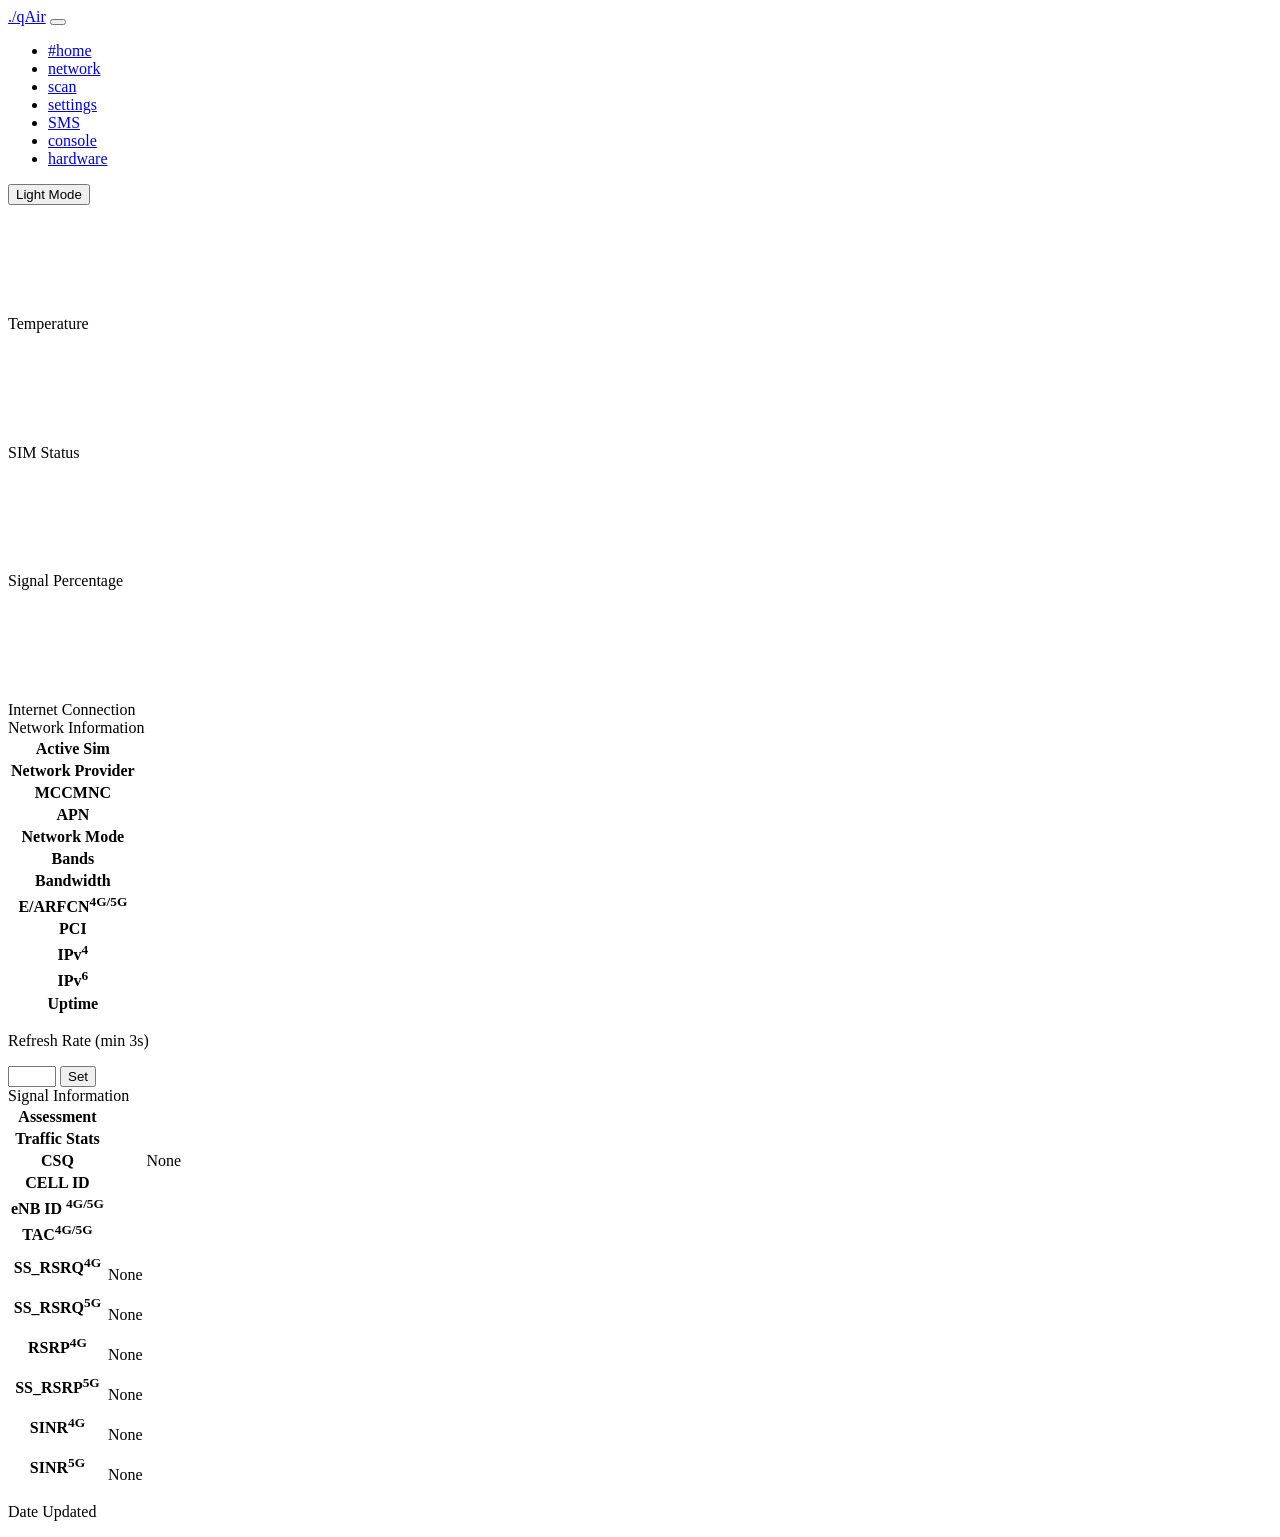
==== simpleadmin/www/index.html @ adaed80c "Basic HTML Restructure" ====
<!DOCTYPE html>
<html lang="en" data-bs-theme="light">
  <head>
    <meta charset="utf-8" />
    <meta name="viewport" content="width=device-width, initial-scale=1" />
    <title>qAirWave - Status Page</title>
    <!-- <link
      href="https://cdn.jsdelivr.net/npm/bootstrap@5.3.3/dist/css/bootstrap.min.css"
      rel="stylesheet"
      integrity="sha384-QWTKZyjpPEjISv5WaRU9OFeRpok6YctnYmDr5pNlyT2bRjXh0JMhjY6hW+ALEwIH"
      crossorigin="anonymous"
    /> -->
    <!-- Import all the bootstrap css files from css folder -->
    <link rel="stylesheet" href="css/styles.css" />
    <link rel="stylesheet" href="css/bootstrap.min.css" />

    <!-- Logo -->
    <link rel="simpleadmin-logo" href="favicon.ico" />

    <!--  Import BootStrap Javascript -->
    <script src="js/bootstrap.bundle.min.js"></script>
    <script src="js/alpinejs.min.js" defer></script>
  </head>
  <body>
    <main>
      <div class="container my-4" x-data="processAllInfos()">
        <nav class="navbar navbar-expand-lg mt-2">
          <div class="container-fluid">
            <a class="navbar-brand" href="/"
              ><span class="mb-0 h4">./qAir</span></a
            >
            <button
              class="navbar-toggler"
              type="button"
              data-bs-toggle="collapse"
              data-bs-target="#navbarText"
              aria-controls="navbarText"
              aria-expanded="false"
              aria-label="Toggle navigation"
            >
              <span class="navbar-toggler-icon"></span>
            </button>
            <div class="collapse navbar-collapse" id="navbarText">
              <ul class="navbar-nav me-auto mb-2 mb-lg-0">
                <li class="nav-item">
                  <a class="nav-link active" aria-current="page" href="/"
                    >#home</a
                  >
                </li>
                <li class="nav-item">
                  <a class="nav-link" href="network.html">network</a>
                </li>
                <li class="nav-item">
                  <a class="nav-link" href="/scanner.html">scan</a>
                </li>
                <li class="nav-item">
                  <a class="nav-link" href="/settings.html">settings</a>
                </li>
                <li class="nav-item">
                  <a class="nav-link" href="/sms.html">SMS</a>
                </li>
                <li class="nav-item">
                  <a class="nav-link" href="/console">console</a>
                </li>
                <li class="nav-item">
                  <a class="nav-link" href="/deviceinfo.html"
                    >hardware</a
                  >
                </li>
              </ul>
              <span class="navbar-text">
                <button class="btn btn-link text-reset" id="darkModeToggle">
                  Dark Mode
                </button>
              </span>
            </div>
          </div>
        </nav>

        <div class="row align-items-center mt-5 gap-md-3 gap-2">
          <div class="col align-self-center">
            <div class="card">
              <div
                class="card-body d-flex flex-column align-items-center justify-content-center"
              >
                <svg
                  xmlns="http://www.w3.org/2000/svg"
                  viewBox="0 0 320 512"
                  height="85"
                  width="85"
                >
                  <path
                    fill="#fff"
                    d="M160 64c-26.5 0-48 21.5-48 48V276.5c0 17.3-7.1 31.9-15.3 42.5C86.2 332.6 80 349.5 80 368c0 44.2 35.8 80 80 80s80-35.8 80-80c0-18.5-6.2-35.4-16.7-48.9c-8.2-10.6-15.3-25.2-15.3-42.5V112c0-26.5-21.5-48-48-48zM48 112C48 50.2 98.1 0 160 0s112 50.1 112 112V276.5c0 .1 .1 .3 .2 .6c.2 .6 .8 1.6 1.7 2.8c18.9 24.4 30.1 55 30.1 88.1c0 79.5-64.5 144-144 144S16 447.5 16 368c0-33.2 11.2-63.8 30.1-88.1c.9-1.2 1.5-2.2 1.7-2.8c.1-.3 .2-.5 .2-.6V112zM208 368c0 26.5-21.5 48-48 48s-48-21.5-48-48c0-20.9 13.4-38.7 32-45.3V272c0-8.8 7.2-16 16-16s16 7.2 16 16v50.7c18.6 6.6 32 24.4 32 45.3z"
                  />
                </svg>
                <h1
                  class="card-text mt-4"
                  x-text="temperature + ' &deg;C'"
                ></h1>
              </div>
              <div class="card-footer">Temperature</div>
            </div>
          </div>

          <div class="col align-self-center">
            <div class="card">
              <div
                class="card-body d-flex flex-column align-items-center justify-content-center"
              >
                <svg
                  xmlns="http://www.w3.org/2000/svg"
                  viewBox="0 0 384 512"
                  height="85"
                  width="85"
                >
                  <path
                    fill="#fff"
                    d="M64 0H242.7c17 0 33.3 6.7 45.3 18.7L365.3 96c12 12 18.7 28.3 18.7 45.3V448c0 35.3-28.7 64-64 64H64c-35.3 0-64-28.7-64-64V64C0 28.7 28.7 0 64 0zM96 192c-17.7 0-32 14.3-32 32v32h64V192H96zM64 352h80 96 80V288H240 144 64v64zM320 224c0-17.7-14.3-32-32-32H256v64h64V224zM160 192v64h64V192H160zM288 448c17.7 0 32-14.3 32-32V384H256v64h32zM160 384v64h64V384H160zM64 416c0 17.7 14.3 32 32 32h32V384H64v32z"
                  />
                </svg>
                <h1 class="card-text mt-4" x-text="simStatus"></h1>
              </div>
              <div class="card-footer">SIM Status</div>
            </div>
          </div>

          <div class="col align-self-center">
            <div class="card">
              <div
                class="card-body d-flex flex-column align-items-center justify-content-center"
              >
                <svg
                  xmlns="http://www.w3.org/2000/svg"
                  viewBox="0 0 640 512"
                  height="85"
                  width="85"
                >
                  <path
                    fill="#fff"
                    d="M576 0c17.7 0 32 14.3 32 32V480c0 17.7-14.3 32-32 32s-32-14.3-32-32V32c0-17.7 14.3-32 32-32zM448 96c17.7 0 32 14.3 32 32V480c0 17.7-14.3 32-32 32s-32-14.3-32-32V128c0-17.7 14.3-32 32-32zM352 224V480c0 17.7-14.3 32-32 32s-32-14.3-32-32V224c0-17.7 14.3-32 32-32s32 14.3 32 32zM192 288c17.7 0 32 14.3 32 32V480c0 17.7-14.3 32-32 32s-32-14.3-32-32V320c0-17.7 14.3-32 32-32zM96 416v64c0 17.7-14.3 32-32 32s-32-14.3-32-32V416c0-17.7 14.3-32 32-32s32 14.3 32 32z"
                  />
                </svg>
                <h1 class="card-text mt-4" x-text="signalPercentage + '%'"></h1>
              </div>
              <div class="card-footer">Signal Percentage</div>
            </div>
          </div>

          <div class="col align-self-center">
            <div class="card">
              <div
                class="card-body d-flex flex-column align-items-center justify-content-center"
              >
                <svg
                  xmlns="http://www.w3.org/2000/svg"
                  viewBox="0 0 640 512"
                  height="85"
                  width="85"
                >
                  <path
                    fill="#fff"
                    d="M0 336c0 79.5 64.5 144 144 144H512c70.7 0 128-57.3 128-128c0-61.9-44-113.6-102.4-125.4c4.1-10.7 6.4-22.4 6.4-34.6c0-53-43-96-96-96c-19.7 0-38.1 6-53.3 16.2C367 64.2 315.3 32 256 32C167.6 32 96 103.6 96 192c0 2.7 .1 5.4 .2 8.1C40.2 219.8 0 273.2 0 336z"
                  />
                </svg>
                <h1
                  class="card-text mt-4"
                  x-text="internetConnectionStatus"
                ></h1>
              </div>
              <div class="card-footer">Internet Connection</div>
            </div>
          </div>
        </div>

        <div class="row mt-5 gap-3">
          <div class="col">
            <div class="card">
              <div class="card-header">Network Information</div>
              <div class="card-body">
                <div class="card-text table-responsive-sm">
                  <table class="table">
                    <tbody>
                      <tr>
                        <th scope="row">Active Sim</th>
                        <td x-text="activeSim"></td>
                      </tr>
                      <tr>
                        <th scope="row">Network Provider</th>
                        <td x-text="networkProvider"></td>
                      </tr>
                      <tr>
                        <th scope="row">MCCMNC</th>
                        <td x-text="mccmnc"></td>
                      </tr>
                      <tr>
                        <th scope="row">APN</th>
                        <td x-text="apn"></td>
                      </tr>
                      <tr>
                        <th scope="row">Network Mode</th>
                        <td x-text="networkMode"></td>
                      </tr>
                      <tr>
                        <th scope="row">Bands</th>
                        <td x-text="bands"></td>
                      </tr>
                      <tr>
                        <th scope="row">Bandwidth</th>
                        <td x-text="bandwidth"></td>
                      </tr>
                      <tr>
                        <th scope="row">E/ARFCN<sup>4G/5G</sup></th>
                        <td x-text="earfcns"></td>
                      </tr>
                      <tr>
                        <th scope="row">PCI</th>
                        <td
                          x-show="sccPCI != '-'"
                          x-text="pccPCI + ', ' + sccPCI"
                        ></td>

                        <td x-show="sccPCI == '-'" x-text="pccPCI"></td>
                      </tr>
                      <tr>
                        <th scope="row">IPv<sup>4</sup></th>
                        <td x-text="ipv4"></td>
                      </tr>
                      <tr>
                        <th scope="row">IPv<sup>6</sup></th>
                        <td x-text="ipv6"></td>
                      </tr>
                      <tr>
                        <th scope="row">Uptime</th>
                        <td x-text="uptime"></td>
                      </tr>
                    </tbody>
                  </table>
                </div>
              </div>
              <div class="card-footer">
                <div class="row row-cols-2">
                  <div class="col">
                    <p class="btn">Refresh Rate (min 3s)</p>
                  </div>
                  <div class="col">
                    <div class="input-group">
                      <input
                        x-model="newRefreshRate"
                        class="form-control"
                        type="number"
                        min="3"
                        max="60"
                        x-bind:placeholder="refreshRate + 's'"
                      />
                      <button
                        @click="updateRefreshRate()"
                        class="btn btn-outline-secondary"
                        type="button"
                      >
                        Set
                      </button>
                    </div>
                  </div>
                </div>
              </div>
            </div>
          </div>

          <div class="col">
            <div class="card">
              <div class="card-header">Signal Information</div>
              <div class="card-body">
                <div class="card-text table-responsive-sm">
                  <table class="table">
                    <tbody>
                      <tr>
                        <th scope="row">Assessment</th>
                        <td x-text="signalAssessment"></td>
                      </tr>
                      <tr>
                        <th scope="row">Traffic Stats</th>
                        <td
                          x-text="downloadStat + ' DL / ' + uploadStat + ' UL'"
                        ></td>
                      </tr>
                      <tr x-show="csq != 'NR-SA Mode'">
                        <th scope="row">CSQ</th>
                        <td x-show="csq != '-'" x-text="csq"></td>
                        <td x-show="csq == '-'" class="fst-italic">None</td>
                      </tr>
                      <tr>
                        <th scope="row">CELL ID</th>
                        <td x-text="cellID"></td>
                      </tr>
                      <tr>
                        <th scope="row">eNB ID <sup>4G/5G</sup></th>
                        <td x-text="eNBID"></td>
                      </tr>
                      <tr>
                        <th scope="row">TAC<sup>4G/5G</sup></th>
                        <td x-text="tac"></td>
                      </tr>
                      <!-- <tr x-show="rssi != '-'">
                        <th scope="row">RSSI<sup>4G</sup></th>
                        <td x-show="rssi != '-'" x-text="rssi"></td>
                        <td x-show="rssi == '-'" class="fst-italic">None</td>
                      </tr> -->
                      <tr x-show="rsrqLTE != '-'">
                        <th scope="row">SS_RSRQ<sup>4G</sup></th>
                        <td
                          class="gap-4 align-items-center"
                          x-data="{ getProgressBarClass: function() {
                          // Remove the percentage sign and convert to integer
                          var percentage = parseInt(this.rsrqLTEPercentage);
                          
                          if (percentage >= 60) {
                              return 'progress-bar bg-success is-medium';
                          } else if (percentage >= 40) {
                              return 'progress-bar bg-warning is-warning is-medium';
                          } else {
                              return 'progress-bar bg-danger is-medium';
                          }
                      } }"
                        >
                          <div
                            x-show="rsrqLTE != '-' && rsrqLTEPercentage != '0'"
                            class="progress w-100"
                            role="progressbar"
                            aria-label="RSRQ BAR"
                            :aria-valuenow="rsrqLTEPercentage"
                            aria-valuemin="0"
                            aria-valuemax="100"
                            style="height: 18px"
                          >
                            <div
                              :class="getProgressBarClass()"
                              :style="'width: ' + rsrqLTEPercentage + '%'"
                            >
                              <span
                                x-text="rsrqLTE + ' / ' +  rsrqLTEPercentage + '%'"
                              ></span>
                            </div>
                          </div>
                          <span
                            x-show="rsrqLTEPercentage == '0'"
                            x-text="rsrqLTE"
                          ></span>
                          <span x-show="rsrqLTE == '-'" class="fst-italic">
                            None
                          </span>
                        </td>
                      </tr>
                      <tr x-show="rsrqNR != '-'">
                        <th scope="row">SS_RSRQ<sup>5G</sup></th>
                        <td
                          x-data="{ getProgressBarClass: function() {
                          // Remove the percentage sign and convert to integer
                          var percentage = parseInt(this.rsrqNRPercentage);
                          
                          if (percentage >= 60) {
                              return 'progress-bar bg-success is-medium';
                          } else if (percentage >= 40) {
                              return 'progress-bar bg-warning is-warning is-medium';
                          } else {
                              return 'progress-bar bg-danger is-medium';
                          }
                      } }"
                        >
                          <div
                            x-show="rsrqNR != '-' && rsrqNRPercentage != '0'"
                            class="progress w-100"
                            role="progressbar"
                            aria-label="RSRQ BAR"
                            :aria-valuenow="rsrqNRPercentage"
                            aria-valuemin="0"
                            aria-valuemax="100"
                            style="height: 18px"
                          >
                            <div
                              :class="getProgressBarClass()"
                              :style="'width: ' + rsrqNRPercentage + '%'"
                            >
                              <span
                                x-text="rsrqNR + ' / ' + rsrqNRPercentage + '%'"
                              ></span>
                            </div>
                          </div>
                          <span
                            x-show="rsrqNRPercentage == '0'"
                            x-text="rsrqNR"
                          ></span>
                          <span x-show="rsrqNR == '-'" class="fst-italic">
                            None
                          </span>
                        </td>
                      </tr>
                      <tr x-show="rsrpLTE != '-'">
                        <th scope="row">RSRP<sup>4G</sup></th>
                        <td
                          class="gap-4 align-items-center"
                          x-data="{
                          getProgressBarClass: function() {
                              // Remove the percentage sign and convert to integer
                              var percentage = parseInt(this.rsrpLTEPercentage);
                              
                              if (percentage >= 60) {
                                  return 'progress-bar bg-success is-medium';
                              } else if (percentage >= 40) {
                                  return 'progress-bar bg-warning is-warning is-medium';
                              } else {
                                  return 'progress-bar bg-danger is-medium';
                              }
                          }
                        }"
                        >
                          <div
                            x-show="rsrpLTE != '-' && rsrpLTEPercentage != '0'"
                            class="progress w-100"
                            role="progressbar"
                            aria-label="RSRP BAR"
                            :aria-valuenow="rsrpLTEPercentage"
                            aria-valuemin="0"
                            aria-valuemax="100"
                            style="height: 18px"
                          >
                            <div
                              :class="getProgressBarClass()"
                              :style="'width: ' + rsrpLTEPercentage + '%'"
                            >
                              <span
                                x-text="rsrpLTE + ' / ' + rsrpLTEPercentage + '%'"
                              ></span>
                            </div>
                          </div>
                          <span
                            x-show="rsrpLTEPercentage == '0'"
                            x-text="rsrpLTE"
                          ></span>
                          <span x-show="rsrpLTE == '-'" class="fst-italic">
                            None
                          </span>
                        </td>
                      </tr>
                      <tr x-show="rsrpNR != '-'">
                        <th scope="row">SS_RSRP<sup>5G</sup></th>
                        <td
                          class="gap-4 align-items-center"
                          x-data="{
                          getProgressBarClass: function() {
                              // Remove the percentage sign and convert to integer
                              var percentage = parseInt(this.rsrpNRPercentage);
                              
                              if (percentage >= 60) {
                                  return 'progress-bar bg-success is-medium';
                              } else if (percentage >= 40) {
                                  return 'progress-bar bg-warning is-warning is-medium';
                              } else {
                                  return 'progress-bar bg-danger is-medium';
                              }
                          }
                        }"
                        >
                          <div
                            x-show="rsrpNR != '-' && rsrpNRPercentage != '0'"
                            class="progress w-100"
                            role="progressbar"
                            aria-label="RSRP BAR"
                            :aria-valuenow="rsrpNRPercentage"
                            aria-valuemin="0"
                            aria-valuemax="100"
                            style="height: 18px"
                          >
                            <div
                              :class="getProgressBarClass()"
                              :style="'width: ' + rsrpNRPercentage + '%'"
                            >
                              <span
                                x-text="rsrpNR + ' / ' + rsrpNRPercentage + '%'"
                              ></span>
                            </div>
                          </div>
                          <span
                            x-show="rsrpNRPercentage == '0'"
                            x-text="rsrpNR"
                          ></span>
                          <span x-show="rsrpNR == '-'" class="fst-italic">
                            None
                          </span>
                        </td>
                      </tr>
                      <tr x-show="sinrLTE != '-'">
                        <th scope="row">SINR<sup>4G</sup></th>
                        <td
                          class="gap-4 align-items-center"
                          x-data="{
                          getProgressBarClass: function() {
                              // Remove the percentage sign and convert to integer
                              var percentage = parseInt(this.sinrLTEPercentage);
                              
                              if (percentage >= 60) {
                                  return 'progress-bar bg-success is-medium';
                              } else if (percentage >= 40) {
                                  return 'progress-bar bg-warning is-warning is-medium';
                              } else {
                                  return 'progress-bar bg-danger is-medium';
                              }
                          }
                        }"
                        >
                          <div
                            x-show="sinrLTE != '-' && sinrLTEPercentage != '0'"
                            class="progress w-100"
                            role="progressbar"
                            aria-label="SINR BAR"
                            :aria-valuenow="sinrLTEPercentage"
                            aria-valuemin="0"
                            aria-valuemax="100"
                            style="height: 18px"
                          >
                            <div
                              :class="getProgressBarClass()"
                              :style="'width: ' + sinrLTEPercentage +'%'"
                            >
                              <span
                                x-text="sinrLTE + ' / ' + sinrLTEPercentage +'%'"
                              ></span>
                            </div>
                          </div>
                          <span
                            x-text="sinrLTE"
                            x-show="sinrLTEPercentage == '0'"
                          ></span>
                          <span x-show="sinrLTE == '-'" class="fst-italic">
                            None
                          </span>
                        </td>
                      </tr>
                      <tr x-show="sinrNR != '-'">
                        <th scope="row">SINR<sup>5G</sup></th>
                        <td
                          class="gap-4 align-items-center"
                          x-data="{
                          getProgressBarClass: function() {
                              // Remove the percentage sign and convert to integer
                              var percentage = parseInt(this.sinrNRPercentage);
                              
                              if (percentage >= 60) {
                                  return 'progress-bar bg-success is-medium';
                              } else if (percentage >= 40) {
                                  return 'progress-bar bg-warning is-warning is-medium';
                              } else {
                                  return 'progress-bar bg-danger is-medium';
                              }
                          }
                        }"
                        >
                          <div
                            x-show="sinrNR != '-' && sinrNRPercentage != '0'"
                            class="progress w-100"
                            role="progressbar"
                            aria-label="SINR BAR"
                            :aria-valuenow="sinrNRPercentage"
                            aria-valuemin="0"
                            aria-valuemax="100"
                            style="height: 18px"
                          >
                            <div
                              :class="getProgressBarClass()"
                              :style="'width: ' + sinrNRPercentage +'%'"
                            >
                              <span
                                x-text="sinrNR + ' / ' + sinrNRPercentage +'%'"
                              ></span>
                            </div>
                          </div>
                          <span
                            x-text="sinrNR"
                            x-show="sinrNRPercentage == '0'"
                          ></span>
                          <span x-show="sinrNR == '-'" class="fst-italic">
                            None
                          </span>
                        </td>
                      </tr>
                    </tbody>
                  </table>
                </div>
              </div>
              <div class="card-footer">
                <div class="card-text">
                  <div class="row">
                    <div class="col">
                      <div>
                        <p>Date Updated</p>
                      </div>
                    </div>

                    <div class="col">
                      <p x-text="lastUpdate"></p>
                    </div>
                  </div>
                </div>
              </div>
            </div>
          </div>
        </div>
      </div>
    </main>
    <script src="js/dark-mode.js"></script>

    <script>
      function processAllInfos() {
        return {
          atcmd: "",
          internetConnectionStatus: "Disconnected",
          temperature: "0",
          simStatus: "No SIM",
          activeSim: "No SIM",
          networkProvider: "N/A",
          mccmnc: "00000",
          apn: "Unknown",
          networkMode: "Disconnected",
          bands: "Unknown Bands",
          bandwidth: "Unknown Bandwidth",
          earfcns: "000",
          pccPCI: "0",
          sccPCI: "-",
          ipv4: "000.000.000.000",
          ipv6: "0000:0000:0000:0000:0000:0000:0000:0000",
          cellID: "Unknown",
          eNBID: "Unknown",
          tac: "Unknown",
          csq: "-",
          // rssi: "-",
          rsrpLTE: "-",
          rsrpNR: "-",
          rsrpLTEPercentage: "0%",
          rsrpNRPercentage: "0%",
          rsrqLTE: "-",
          rsrqNR: "-",
          rsrqLTEPercentage: "0%",
          rsrqNRPercentage: "0%",
          sinrLTE: "-",
          sinrNR: "-",
          sinrLTEPercentage: "0%",
          sinrNRPercentage: "0%",
          signalPercentage: "0",
          signalAssessment: "Unknown",
          uptime: "Unknown",
          lastUpdate: new Date().toLocaleString(),
          newRefreshRate: null,
          refreshRate: 3,
          nrDownload: "0",
          nrUpload: "0",
          nonNrDownload: "0",
          nonNrUpload: "0",
          downloadStat: "0",
          uploadStat: "0",

          fetchAllInfo() {
            this.atcmd =
              'AT+QTEMP;+QUIMSLOT?;+QSPN;+CGCONTRDP=1;+QMAP="WWANIP";+QENG="servingcell";+QCAINFO;+QSIMSTAT?;+CSQ;+QGDNRCNT?;+QGDCNT?';

            fetch(
              "/cgi-bin/get_atcommand?" +
                new URLSearchParams({
                  atcmd: this.atcmd,
                })
            ).then((response) => {
              response.text().then((data) => {
                // content here
                if (data.includes("ERROR")) {
                  console.log("Error fetching data");
                  this.activeSim = "Something went wrong.";
                  return;
                } else {
                  const rawdata = data;
                  const lines = rawdata.split("\n");

                  console.log(lines);

                  // --- Temperature ---
                  // find this example value from lines "+QTEMP:"cpuss-0-usr","50"
                  try {
                    this.temperature = lines
                      .find((line) => line.includes('+QTEMP:"cpuss-0-usr"'))
                      .split(",")[1]
                      .replace(/"/g, "");
                  } catch (error) {
                    this.temperature = lines
                      .find((line) => line.includes('+QTEMP:"cpu0-a7-usr"'))
                      .split(",")[1]
                      .replace(/"/g, "");
                  }

                  // --- SIM Status ---
                  // find this example value from lines "+QSIMSTAT: 0,1"
                  // Only get the last digit of 0,1
                  const sim_status = lines
                    .find((line) => line.includes("+QSIMSTAT:"))
                    .split(" ")[1]
                    .replace(/"/g, "")
                    .split(",")[1];

                  if (sim_status == 1) {
                    this.simStatus = "Active";
                  } else if (sim_status == 0) {
                    this.simStatus = "No SIM";
                  }

                  // --- Active SIM ---
                  // find this example value from lines "+QUIMSLOT: 1"
                  const current_sim = lines
                    .find((line) => line.includes("+QUIMSLOT:"))
                    .split(" ")[1]
                    .replace(/"/g, "");

                  if (current_sim == 1) {
                    this.activeSim = "SIM 1";
                  } else if (current_sim == 2) {
                    this.activeSim = "SIM 2";
                  } else {
                    this.activeSim = "No SIM";
                  }

                  // --- Network Provider ---
                  // find this example value from lines "+QSPN: \"515 66\",\"515 66\",\"DITO\",0,\"51566\""
                  // remove any spaces
                  const network_provider = lines
                    .find((line) => line.includes("+QSPN:"))
                    .split(",")[0]
                    .replace("+QSPN: ", "")
                    .replace(/"/g, "")
                    .replace(/ /g, "");

                  // if network provider is composed of numbers and spaces, and no letters then use .split(",")[2]
                  if (network_provider.match(/^[0-9]+$/) != null) {
                    this.networkProvider = lines
                      .find((line) => line.includes("+QSPN:"))
                      .split(",")[2]
                      .replace(/"/g, "");
                  } else {
                    this.networkProvider = network_provider;
                  }

                  // --- MCCMNC ---
                  this.mccmnc = lines
                    .find((line) => line.includes("+QSPN:"))
                    .split(",")[4]
                    .replace(/"/g, "");

                  // --- APN ---
                  // find this example value from lines "+CGCONTRDP: 1,0,\"internet.dito.ph\",\"100.65.141.236\",\"36.5.141.64.76.204.39.68.23.210.251.16.49.239.42.149\", \"254.128.0.0.0.0.0.0.0.0.0.0.0.0.0.1\",\"131.226.72.19\",\"131.226.73.19\"\r"
                  this.apn = lines
                    .find((line) => line.includes("+CGCONTRDP:"))
                    .split(",")[2]
                    .replace(/"/g, "");

                  // --- Network Mode ---
                  // find this example value from lines "+QENG: \"servingcell\",\"NOCONN\",\"NR5G-SA\",\"TDD\",515,66,7000C4001,475,702000,620640,78,12,-83,-3,16,1,-\r"

                  try {
                    const network_mode = lines
                      .find((line) => line.includes('+QENG: "servingcell"'))
                      .split(",")[2]
                      .replace(/"/g, "");

                    const duplex_mode = lines
                      .find((line) => line.includes('+QENG: "servingcell"'))
                      .split(",")[3]
                      .replace(/"/g, "");

                    if (network_mode == "NR5G-SA") {
                      if (duplex_mode == "TDD") {
                        this.networkMode = "5G SA TDD";
                      } else if (duplex_mode == "FDD") {
                        this.networkMode = "5G SA FDD";
                      }
                    }

                    if (network_mode == "LTE") {
                      // get the FDD | TDD value
                      const is_tdd = lines
                        .find((line) => line.includes('+QENG: "servingcell"'))
                        .split(",")[3]
                        .replace(/"/g, "");

                      if (is_tdd == "TDD") {
                        this.networkMode = "4G LTE TDD";
                      } else if (is_tdd == "FDD") {
                        this.networkMode = "4G LTE FDD";
                      }
                    }
                  } catch (error) {
                    // find this example value from lines "+QENG: \"LTE\",\"FDD\",515,03,22AE76D,398,1350,3,4,4,BF82,-110,-13,-78,10,6,200,-\r"

                    const network_mode_lte = lines
                      .find((line) => line.includes('+QENG: "LTE"'))
                      .split(",")[0]
                      .replace("+QENG: ", "")
                      .replace(/"/g, "");

                    try {
                      // find this example value from lines "+QENG: \"NR5G-NSA\",515,03,843,-95,20,-11,528030,41,8,1\r"
                      const network_mode_5g = lines
                        .find((line) => line.includes('+QENG: "NR5G-NSA"'))
                        .split(",")[0]
                        .replace("+QENG: ", "")
                        .replace(/"/g, "");

                      this.networkMode = "5G NSA";
                    } catch (error) {
                      if (network_mode_lte == "FDD") {
                        this.networkMode = "4G LTE FDD";
                      } else if (network_mode_lte == "TDD") {
                        this.networkMode = "4G LTE TDD";
                      }
                    }
                  }

                  // --- Bands ---
                  // Get all the values with LTE BAND n (for example, LTE BAND 3, LTE BAND 1) and then store them in an array
                  const bands = lines.filter((line) =>
                    line.includes("LTE BAND")
                  );

                  // since it includes the whole line, we need to extract the band part only
                  for (let i = 0; i < bands.length; i++) {
                    bands[i] = bands[i].split(",")[3].replace(/"/g, "");
                  }

                  // Get all the values with NR BAND n (for example, NR BAND 3, NR BAND 1) and then store them in an array
                  const bands_5g = lines.filter((line) =>
                    line.includes("NR5G BAND")
                  );

                  // since it includes the whole line, we need to extract the band number only
                  for (let i = 0; i < bands_5g.length; i++) {
                    bands_5g[i] = bands_5g[i].split(",")[3].replace(/"/g, "");
                  }

                  // Combine the bands and bands_5g arrays seperated by a comma. however, bands or bands_5g can be empty
                  if (bands.length > 0 && bands_5g.length > 0) {
                    this.bands = bands.join(", ") + ", " + bands_5g.join(", ");
                  } else if (bands.length > 0) {
                    this.bands = bands.join(", ");
                  } else if (bands_5g.length > 0) {
                    this.bands = bands_5g.join(", ");
                  } else {
                    this.bands = "No Bands";
                  }

                  // --- Bandwidth ---
                  if (
                    this.networkMode == "5G SA TDD" ||
                    this.networkMode == "5G SA FDD"
                  ) {
                    // find this example value from lines "+QENG: \"servingcell\"
                    const bandwidth_line = lines.find((line) =>
                      line.includes('+QENG: "servingcell"')
                    );
                    const nr_bw = bandwidth_line.split(",")[11];
                    const calculated_bandwidth = this.calculate_nr_bw(nr_bw);
                    this.bandwidth = "NR " + calculated_bandwidth + " MHz";
                  } else if (
                    this.networkMode == "4G LTE FDD" ||
                    this.networkMode == "4G LTE TDD"
                  ) {
                    // find this example value from lines "+QENG: \"servingcell\"
                    const bandwidth_line = lines.find((line) =>
                      line.includes('+QENG: "servingcell"')
                    );

                    const lte_bw_ul = bandwidth_line.split(",")[10];
                    const lte_bw_dl = bandwidth_line.split(",")[11];
                    const calculated_bandwidth_ul =
                      this.calculate_lte_bw(lte_bw_ul);
                    const calculated_bandwidth_dl =
                      this.calculate_lte_bw(lte_bw_dl);
                    this.bandwidth =
                      calculated_bandwidth_ul +
                      " UL / " +
                      calculated_bandwidth_dl +
                      " DL MHz";
                  } else if (this.networkMode == "5G NSA") {
                    // find this example value from lines "+QENG: \"LTE\" for LTE
                    const lte_bandwidth_line = lines.find((line) =>
                      line.includes('+QENG: "LTE"')
                    );

                    const lte_bw_ul = lte_bandwidth_line.split(",")[8];
                    const lte_bw_dl = lte_bandwidth_line.split(",")[9];

                    const calculated_bandwidth_ul =
                      this.calculate_lte_bw(lte_bw_ul);
                    const calculated_bandwidth_dl =
                      this.calculate_lte_bw(lte_bw_dl);

                    // find this example value from lines "+QENG: \"NR5G-NSA\" for NR5G
                    const nr_bandwidth_line = lines.find((line) =>
                      line.includes('+QENG: "NR5G-NSA"')
                    );

                    const nr_bw = nr_bandwidth_line.split(",")[9];
                    const calculated_bandwidth = this.calculate_nr_bw(nr_bw);

                    // combine the bandwidths
                    this.bandwidth =
                      calculated_bandwidth_ul +
                      " UL / " +
                      calculated_bandwidth_dl +
                      " DL MHz" +
                      " / NR " +
                      calculated_bandwidth +
                      " MHz";
                  } else {
                    this.bandwidth = "Unknown Bandwidth";
                  }

                  // --- E/ARFCN ---
                  if (
                    this.networkMode == "5G SA TDD" ||
                    this.networkMode == "5G SA FDD"
                  ) {
                    // find this value from lines "+QCAINFO: \"PCC\"
                    const nr_pcc_arfcn = lines
                      .find((line) => line.includes('+QCAINFO: "PCC"'))
                      .split(",")[1];

                    try {
                      // Look for all the lines with this value "+QCAINFO: \"SCC\" and store them in an array
                      const nr_scc_arfcn = lines.filter((line) =>
                        line.includes('+QCAINFO: "SCC"')
                      );

                      // if empty, then proceed to error block
                      if (nr_scc_arfcn.length == 0) {
                        throw "No SCC ARFCN";
                      }

                      // process all the values in the array and extract the ARFCN part only
                      for (let i = 0; i < nr_scc_arfcn.length; i++) {
                        nr_scc_arfcn[i] = nr_scc_arfcn[i].split(",")[1];
                      }

                      // combine the PCC and SCC ARFCN values
                      this.earfcns =
                        nr_pcc_arfcn + ", " + nr_scc_arfcn.join(", ");
                    } catch (error) {
                      this.earfcns = nr_pcc_arfcn.replace(/,/g, "");
                    }
                  } else if (
                    this.networkMode == "4G LTE FDD" ||
                    this.networkMode == "4G LTE TDD"
                  ) {
                    // find this value from lines "+QCAINFO: \"PCC\"
                    const lte_pcc_arfcn = lines
                      .find((line) => line.includes('+QCAINFO: "PCC"'))
                      .split(",")[1];

                    try {
                      // Look for all the lines with this value "+QCAINFO: \"SCC\" and store them in an array
                      const lte_scc_arfcn = lines.filter((line) =>
                        line.includes('+QCAINFO: "SCC"')
                      );

                      // if empty, then proceed to error block
                      if (lte_scc_arfcn.length == 0) {
                        throw "No SCC ARFCN";
                      }

                      // process all the values in the array and extract the ARFCN part only
                      for (let i = 0; i < lte_scc_arfcn.length; i++) {
                        lte_scc_arfcn[i] = lte_scc_arfcn[i].split(",")[1];
                      }

                      // combine the PCC and SCC ARFCN values
                      this.earfcns =
                        lte_pcc_arfcn + ", " + lte_scc_arfcn.join(", ");
                    } catch (error) {
                      this.earfcns = lte_pcc_arfcn.replace(/,/g, "");
                    }
                  } else if (this.networkMode == "5G NSA") {
                    // find this value from lines "+QCAINFO: \"PCC\"
                    const lte_pcc_arfcn = lines
                      .find((line) => line.includes('+QCAINFO: "PCC"'))
                      .split(",")[5];

                    try {
                      // Look for all the lines with this value "+QCAINFO: \"SCC\" and store them in an array
                      const lte_scc_arfcn = lines.filter((line) =>
                        line.includes('+QCAINFO: "SCC"')
                      );

                      // If empty, then proceed to error block
                      if (lte_scc_arfcn.length == 0) {
                        throw "No SCC ARFCN";
                      }

                      // process all the values in the array and extract the ARFCN part only
                      for (let i = 0; i < lte_scc_arfcn.length; i++) {
                        lte_scc_arfcn[i] = lte_scc_arfcn[i].split(",")[1];
                      }

                      // combine the PCC and SCC ARFCN values
                      this.earfcns =
                        lte_pcc_arfcn + ", " + lte_scc_arfcn.join(", ");
                    } catch (error) {
                      this.earfcns = lte_pcc_arfcn.replace(/,/g, "");
                    }
                  } else {
                    this.earfcns = "Unknown E/ARFCN";
                  }

                  // --- PCI ---
                  if (
                    this.networkMode == "5G SA TDD" ||
                    this.networkMode == "5G SA FDD"
                  ) {
                    const nr_pcc_pci = lines
                      .find((line) => line.includes('+QCAINFO: "PCC"'))
                      .split(",")[4];

                    try {
                      // Look for all the lines with this value "+QCAINFO: \"SCC\" and store them in an array
                      const nr_scc_pci = lines.filter((line) =>
                        line.includes('+QCAINFO: "SCC"')
                      );

                      // if empty, then proceed to error block
                      if (nr_scc_pci.length == 0) {
                        throw "No SCC PCI";
                      }

                      // process all the values in the array and extract the PCI part only
                      for (let i = 0; i < nr_scc_pci.length; i++) {
                        nr_scc_pci[i] = nr_scc_pci[i].split(",")[5];
                      }

                      // combine the PCC and SCC PCI values
                      this.pccPCI = nr_pcc_pci;
                      this.sccPCI = nr_scc_pci.join(", ");
                    } catch (error) {
                      // remove comma if only one value
                      this.pccPCI = nr_pcc_pci.replace(/,/g, "");
                      this.sccPCI = "-";
                    }
                  } else if (
                    this.networkMode == "4G LTE FDD" ||
                    this.networkMode == "4G LTE TDD"
                  ) {
                    // find this value from lines "+QCAINFO: \"PCC\"
                    const lte_pcc_pci = lines
                      .find((line) => line.includes('+QCAINFO: "PCC"'))
                      .split(",")[5];

                    try {
                      // Look for all the lines with this value "+QCAINFO: \"SCC\" and store them in an array
                      const lte_scc_pci = lines.filter((line) =>
                        line.includes('+QCAINFO: "SCC"')
                      );

                      // if empty, then proceed to error block
                      if (lte_scc_pci.length == 0) {
                        throw "No SCC PCI";
                      }

                      // process all the values in the array and extract the PCI part only
                      for (let i = 0; i < lte_scc_pci.length; i++) {
                        lte_scc_pci[i] = lte_scc_pci[i].split(",")[5];
                      }

                      // combine the PCC and SCC PCI values
                      this.pccPCI = lte_pcc_pci;
                      this.sccPCI = lte_scc_pci.join(", ");
                    } catch (error) {
                      this.pccPCI = lte_pcc_pci;
                      this.sccPCI = "-";
                    }
                  } else if (this.networkMode == "5G NSA") {
                    // find this value from lines "+QCAINFO: \"PCC\"
                    const lte_pcc_pci = lines
                      .find((line) => line.includes('+QCAINFO: "PCC"'))
                      .split(",")[5];

                    try {
                      // Look for all the lines with this value "+QCAINFO: \"SCC\" and store them in an array
                      const lte_scc_pci = lines.filter((line) =>
                        line.includes('+QCAINFO: "SCC"')
                      );

                      // if empty, then proceed to error block
                      if (lte_scc_pci.length == 0) {
                        throw "No SCC PCI";
                      }

                      // process all the values in the array and extract the PCI part only
                      for (let i = 0; i < lte_scc_pci.length; i++) {
                        // if line contains LTE BAND then do this process
                        if (lte_scc_pci[i].includes("LTE BAND")) {
                          lte_scc_pci[i] = lte_scc_pci[i].split(",")[5];
                        } else {
                          lte_scc_pci[i] = lte_scc_pci[i].split(",")[4];
                        }
                      }

                      // combine the PCC and SCC PCI values
                      this.pccPCI = lte_pcc_pci;
                      this.sccPCI = lte_scc_pci.join(", ");
                    } catch (error) {
                      this.pccPCI = lte_pcc_pci.replace(/,/g, "");
                      this.sccPCI = "-";
                    }
                  } else {
                    this.pccPCI = "0";
                    this.sccPCI = "-";
                  }

                  // --- IPv4 and IPv6 ---
                  // find the value from line "IPV4"
                  this.ipv4 = lines
                    .find((line) => line.includes("IPV4"))
                    .split(",")[4]
                    .replace(/"/g, "");

                  // find the value from line "IPV6"
                  this.ipv6 = lines
                    .find((line) => line.includes("IPV6"))
                    .split(",")[4]
                    .replace(/"/g, "");

                  // Traffic Stats
                  // for NR traffic stats: +QGDNRCNT: 3263753367,109876105
                  this.nrDownload = lines
                    .find((line) => line.includes("+QGDNRCNT:"))
                    .split(",")[0]
                    // remove the +QGDNRCNT: part
                    .replace("+QGDNRCNT: ", "");

                  this.nrUpload = lines
                    .find((line) => line.includes("+QGDNRCNT:"))
                    .split(",")[1];

                  // for non-NR traffic stats: +QGDCNT: 247357510,6864571506
                  this.nonNrDownload = lines
                    .find((line) => line.includes("+QGDCNT:"))
                    .split(",")[1];

                  this.nonNrUpload = lines
                    .find((line) => line.includes("+QGDCNT:"))
                    .split(",")[0]
                    // remove the +QGDCNT: part
                    .replace("+QGDCNT: ", "");

                  // Add the nrDownload and nonNrDownload together
                  this.downloadStat =
                    parseInt(this.nrDownload) + parseInt(this.nonNrDownload);

                  // Add the nrUpload and nonNrUpload together
                  this.uploadStat =
                    parseInt(this.nrUpload) + parseInt(this.nonNrUpload);

                  // Convert the downloadStat and uploadStat bytes to readable size
                  this.downloadStat = this.bytesToSize(this.downloadStat);
                  this.uploadStat = this.bytesToSize(this.uploadStat);

                  console.log(this.downloadStat);
                  console.log(this.uploadStat);

                  // Signal Informations

                  const currentNetworkMode = this.networkMode;

                  if (
                    currentNetworkMode == "5G SA TDD" ||
                    currentNetworkMode == "5G SA FDD" ||
                    currentNetworkMode == "4G LTE FDD" ||
                    currentNetworkMode == "4G LTE TDD"
                  ) {
                    // find the value from line "+QENG: \"servingcell\""
                    // CellID
                    const longCID = lines
                      .find((line) => line.includes('+QENG: "servingcell"'))
                      .split(",")[6]
                      .replace(/"/g, "");

                    // Get the eNBID. Its just Cell ID minus the last 2 characters
                    this.eNBID = longCID.substring(0, longCID.length - 2);

                    // Get the short Cell ID (Last 2 characters of the Cell ID)
                    const shortCID = longCID.substring(longCID.length - 2);

                    if (
                      currentNetworkMode == "5G SA TDD" ||
                      currentNetworkMode == "5G SA FDD"
                    ) {
                      // TAC
                      this.tac = lines
                        .find((line) => line.includes('+QENG: "servingcell"'))
                        .split(",")[8]
                        .replace(/"/g, "");

                      // CSQ
                      this.csq = "NR-SA Mode";

                      // RSRP
                      this.rsrpNR = lines
                        .find((line) => line.includes('+QENG: "servingcell"'))
                        .split(",")[12]
                        .replace(/"/g, "");

                      // RSRQ
                      this.rsrqNR = lines
                        .find((line) => line.includes('+QENG: "servingcell"'))
                        .split(",")[13]
                        .replace(/"/g, "");

                      // SINR
                      this.sinrNR = lines
                        .find((line) => line.includes('+QENG: "servingcell"'))
                        .split(",")[14]
                        .replace(/"/g, "");

                      // Calculate the RSRP Percentage
                      this.rsrpNRPercentage = this.calculateRSRPPercentage(
                        parseInt(this.rsrpNR)
                      );

                      // Calculate the RSRQ Percentage
                      this.rsrqNRPercentage = this.calculateRSRQPercentage(
                        parseInt(this.rsrqNR)
                      );

                      // Calculate the SINR Percentage
                      this.sinrNRPercentage = this.calculateSINRPercentage(
                        parseInt(this.sinrNR)
                      );

                      // Calculate the Signal Percentage
                      this.signalPercentage = this.calculateSignalPercentage(
                        this.rsrpNRPercentage,
                        this.sinrNRPercentage
                      );

                      // Calculate the Signal Assessment
                      this.signalAssessment = this.signalQuality(
                        this.signalPercentage
                      );
                    } else {
                      // LTE Only
                      // TAC
                      this.tac = lines
                        .find((line) => line.includes('+QENG: "servingcell"'))
                        .split(",")[12]
                        .replace(/"/g, "");

                      // CSQ
                      this.csq = lines
                        .find((line) => line.includes("+CSQ:"))
                        .split(" ")[1]
                        .replace("+CSQ: ", "")
                        .replace(/"/g, "");

                      // RSRP
                      this.rsrpLTE = lines
                        .find((line) => line.includes('+QENG: "servingcell"'))
                        .split(",")[13]
                        .replace(/"/g, "");

                      // RSRQ
                      this.rsrqLTE = lines
                        .find((line) => line.includes('+QENG: "servingcell"'))
                        .split(",")[14]
                        .replace(/"/g, "");

                      // // RSSI
                      // this.rssi = lines
                      //   .find((line) => line.includes('+QENG: "servingcell"'))
                      //   .split(",")[15]
                      //   .replace(/"/g, "");

                      // SINR
                      this.sinrLTE = lines
                        .find((line) => line.includes('+QENG: "servingcell"'))
                        .split(",")[16]
                        .replace(/"/g, "");

                      // Calculate the RSRP Percentage
                      this.rsrpLTEPercentage = this.calculateRSRPPercentage(
                        parseInt(this.rsrpLTE)
                      );

                      // Calculate the RSRQ Percentage
                      this.rsrqLTEPercentage = this.calculateRSRQPercentage(
                        parseInt(this.rsrqLTE)
                      );

                      // Calculate the SINR Percentage
                      this.sinrLTEPercentage = this.calculateSINRPercentage(
                        parseInt(this.sinrLTE)
                      );

                      // Calculate the Signal Percentage
                      this.signalPercentage = this.calculateSignalPercentage(
                        this.rsrpLTEPercentage,
                        this.sinrLTEPercentage
                      );

                      // Calculate the Signal Assessment
                      this.signalAssessment = this.signalQuality(
                        this.signalPercentage
                      );
                    }

                    this.cellID =
                      "Short " +
                      shortCID +
                      "(" +
                      parseInt(shortCID, 16) +
                      ")" +
                      ", " +
                      "Long " +
                      longCID +
                      "(" +
                      parseInt(longCID, 16) +
                      ")";
                  } else if (currentNetworkMode == "5G NSA") {
                    // find the value from line "+QENG: \"LTE\" for LTE
                    // LongCID
                    const longCID = lines
                      .find((line) => line.includes('+QENG: "LTE"'))
                      .split(",")[4]
                      .replace(/"/g, "");

                    // Get the eNBID. Its just Cell ID minus the last 2 characters
                    this.eNBID = longCID.substring(0, longCID.length - 2);

                    // Get the short Cell ID (Last 2 characters of the Cell ID)
                    const shortCID = longCID.substring(longCID.length - 2);

                    // cellID
                    this.cellID =
                      "Short " +
                      shortCID +
                      "(" +
                      parseInt(shortCID, 16) +
                      ")" +
                      ", " +
                      "Long " +
                      longCID +
                      "(" +
                      parseInt(longCID, 16) +
                      ")";

                    // TAC
                    this.tac = lines
                      .find((line) => line.includes('+QENG: "LTE"'))
                      .split(",")[10]
                      .replace(/"/g, "");

                    // CSQ
                    this.csq = lines
                      .find((line) => line.includes("+CSQ:"))
                      .split(" ")[1]
                      .replace("+CSQ: ", "")
                      .replace(/"/g, "");

                    // RSRP LTE
                    this.rsrpLTE = lines
                      .find((line) => line.includes('+QENG: "LTE"'))
                      .split(",")[11]
                      .replace(/"/g, "");

                    // RSRQ LTE
                    this.rsrqLTE = lines
                      .find((line) => line.includes('+QENG: "LTE"'))
                      .split(",")[12]
                      .replace(/"/g, "");

                    // // RSSI LTE
                    // this.rssi = lines
                    //   .find((line) => line.includes('+QENG: "LTE"'))
                    //   .split(",")[13]
                    //   .replace(/"/g, "");

                    // SINR LTE
                    this.sinrLTE = lines
                      .find((line) => line.includes('+QENG: "LTE"'))
                      .split(",")[14]
                      .replace(/"/g, "");

                    // Calculate the RSRP LTE Percentage
                    this.rsrpLTEPercentage = this.calculateRSRPPercentage(
                      parseInt(this.rsrpLTE)
                    );

                    // Calculate the RSRQ LTE Percentage
                    this.rsrqLTEPercentage = this.calculateRSRQPercentage(
                      parseInt(this.rsrqLTE)
                    );

                    // Calculate the SINR LTE Percentage
                    this.sinrLTEPercentage = this.calculateSINRPercentage(
                      parseInt(this.sinrLTE)
                    );

                    // Calculate the Signal Percentage
                    const lte_signal_percentage =
                      this.calculateSignalPercentage(
                        this.rsrpLTEPercentage,
                        this.sinrLTEPercentage
                      );

                    // find the value from line "+QENG: \"NR5G-NSA\" for NR5G
                    // RSRP NR
                    this.rsrpNR = lines
                      .find((line) => line.includes('+QENG: "NR5G-NSA"'))
                      .split(",")[4]
                      .replace(/"/g, "");

                    // SINR NR
                    this.sinrNR = lines
                      .find((line) => line.includes('+QENG: "NR5G-NSA"'))
                      .split(",")[5]
                      .replace(/"/g, "");

                    // RSRQ NR
                    this.rsrqNR = lines
                      .find((line) => line.includes('+QENG: "NR5G-NSA"'))
                      .split(",")[6]
                      .replace(/"/g, "");

                    // Calculate the RSRP NR Percentage
                    this.rsrpNRPercentage = this.calculateRSRPPercentage(
                      parseInt(this.rsrpNR)
                    );

                    // Calculate the RSRQ NR Percentage
                    this.rsrqNRPercentage = this.calculateRSRQPercentage(
                      parseInt(this.rsrqNR)
                    );

                    // Calculate the SINR NR Percentage
                    this.sinrNRPercentage = this.calculateSINRPercentage(
                      parseInt(this.sinrNR)
                    );

                    // Calculate the Signal Percentage
                    const nr_signal_percentage = this.calculateSignalPercentage(
                      this.rsrpNRPercentage,
                      this.sinrNRPercentage
                    );

                    // Average the LTE and NR Signal Percentages
                    this.signalPercentage =
                      (lte_signal_percentage + nr_signal_percentage) / 2;

                    // Calculate the Signal Assessment
                    this.signalAssessment = this.signalQuality(
                      this.signalPercentage
                    );
                  } else {
                    this.signalAssessment = "No Signal";
                  }
                }
              });
            });
          },

          bytesToSize(bytes) {
            const sizes = ["Bytes", "KB", "MB", "GB", "TB"];
            if (bytes == 0) return "0 Byte";
            const i = parseInt(Math.floor(Math.log(bytes) / Math.log(1024)));
            return Math.round(bytes / Math.pow(1024, i), 2) + " " + sizes[i];
          },

          requestPing() {
            return fetch("/cgi-bin/get_ping")
              .then((response) => response.text())
              .then((data) => {
                return data;
              })
              .catch((error) => {
                console.error("Error:", error);
                // Throw the error again to ensure it's propagated
                throw error;
              });
          },

          calculate_lte_bw(lte_bw) {
            switch (true) {
              case 0:
                return 1.4;
              case 1:
                return 3;
              // Now case 2 - 5
              case lte_bw >= 2 && lte_bw <= 5:
                return (lte_bw - 1) * 5;
              default:
                return "Unknown";
            }
          },

          calculate_nr_bw(nr_bw) {
            switch (true) {
              case nr_bw >= 0 && nr_bw <= 5:
                return (nr_bw + 1) * 5;
              case nr_bw >= 6 && nr_bw <= 12:
                return (nr_bw - 2) * 10;
              case nr_bw === 13:
                return "200";
              case nr_bw === 14:
                return "400";
              default:
                return "Unknown";
            }
          },

          calculateRSRPPercentage(rsrp) {
            let RSRP_min = -135;
            let RSRP_max = -65;

            // If rsrp is null, return 0%
            if (isNaN(rsrp) || rsrp < -140) {
              return 0;
            }

            let percentage = ((rsrp - RSRP_min) / (RSRP_max - RSRP_min)) * 100;

            if (percentage > 100) {
              percentage = 100;
            }

            // if percentage is less than 15%, make it 15%
            if (percentage < 15) {
              percentage = 15;
            }

            return Math.round(percentage);
          },

          calculateRSRQPercentage(rsrq) {
            let RSRQ_min = -20;
            let RSRQ_max = -8;

            // If rsrq is null, return 0%
            if (isNaN(rsrq) || rsrq < -20) {
              return 0;
            }

            let percentage = ((rsrq - RSRQ_min) / (RSRQ_max - RSRQ_min)) * 100;

            if (percentage > 100) {
              percentage = 100;
            }

            // if percentage is less than 15%, make it 15%
            if (percentage < 15) {
              percentage = 15;
            }

            return Math.round(percentage);
          },

          calculateSINRPercentage(sinr) {
            let SINR_min = -10; // Changed from 0
            let SINR_max = 35;

            // If sinr is null, return 0%
            if (isNaN(sinr) || sinr < -10) {
              return 0;
            }

            let percentage = ((sinr - SINR_min) / (SINR_max - SINR_min)) * 100;

            if (percentage > 100) {
              percentage = 100;
            }

            // if percentage is less than 15%, make it 15%
            if (percentage < 15) {
              percentage = 15;
            }

            return Math.round(percentage);
          },

          // Calculate the overall signal assessment
          calculateSignalPercentage(rsrpNRPercentage, sinrNRPercentage) {
            // Get the average of the RSRP Percentage and SINR Percentage
            let average = (rsrpNRPercentage + sinrNRPercentage) / 2;
            return Math.round(average);
          },

          signalQuality(percentage) {
            if (percentage >= 80) {
              return "Excellent";
            } else if (percentage >= 60) {
              return "Good";
            } else if (percentage >= 40) {
              return "Fair";
            } else if (percentage >= 0) {
              return "Poor";
            } else {
              return "No Signal";
            }
          },

          fetchUpTime() {
            // Content-Type: text/plain
            //
            // 1 hour 44, minute
            fetch("/cgi-bin/get_uptime")
              .then((response) => response.text())
              .then((data) => {
                // Example result
                // 01:17:02 up 3 days,  2:41,  load average: 0.65, 0.66, 0.60

                // Look for xx days in the result
                const days = data.match(/(\d+) day/);
                // Do the same for hours
                const hours = data.match(/(\d+) hour/);
                // Do the same for minutes
                const minutes = data.match(/(\d+) min/);
                // 2:41
                const hoursAndMinutes = data.match(/(\d+):(\d+),/);

                if (hoursAndMinutes != null) {
                  if (days != null) {
                    if (days[1] === "1") {
                      if (hoursAndMinutes[1] === "1") {
                        this.uptime =
                          days[1] +
                          " day, " +
                          hoursAndMinutes[1] +
                          " hour " +
                          hoursAndMinutes[2] +
                          " minutes";
                      } else if (hoursAndMinutes[2] === 1) {
                        this.uptime =
                          days[1] +
                          " day, " +
                          hoursAndMinutes[1] +
                          " hours " +
                          hoursAndMinutes[2] +
                          " minute";
                      } else {
                        this.uptime =
                          days[1] +
                          " day, " +
                          hoursAndMinutes[1] +
                          " hours " +
                          hoursAndMinutes[2] +
                          " minutes";
                      }
                    } else {
                      if (hoursAndMinutes[1] === "1") {
                        this.uptime =
                          days[1] +
                          " days, " +
                          hoursAndMinutes[1] +
                          " hour " +
                          hoursAndMinutes[2] +
                          " minutes";
                      } else if (hoursAndMinutes[2] === 1) {
                        this.uptime =
                          days[1] +
                          " days, " +
                          hoursAndMinutes[1] +
                          " hours " +
                          hoursAndMinutes[2] +
                          " minute";
                      } else {
                        this.uptime =
                          days[1] +
                          " days, " +
                          hoursAndMinutes[1] +
                          " hours " +
                          hoursAndMinutes[2] +
                          " minutes";
                      }
                    }
                  } else {
                    if (hoursAndMinutes[1] === "1") {
                      this.uptime =
                        hoursAndMinutes[1] +
                        " hour " +
                        hoursAndMinutes[2] +
                        " minutes";
                    } else if (hoursAndMinutes[2] === 1) {
                      this.uptime =
                        hoursAndMinutes[1] +
                        " hours " +
                        hoursAndMinutes[2] +
                        " minute";
                    } else {
                      this.uptime =
                        hoursAndMinutes[1] +
                        " hours " +
                        hoursAndMinutes[2] +
                        " minutes";
                    }
                  }
                } else if (days != null) {
                  if (hours != null) {
                    if (days[1] === "1") {
                      if (hours[1] === "1") {
                        this.uptime = days[1] + " day, " + hours[1] + " hour";
                      } else {
                        this.uptime = days[1] + " day, " + hours[1] + " hours";
                      }
                    } else {
                      if (hours[1] === "1") {
                        this.uptime = days[1] + " days, " + hours[1] + " hour";
                      } else {
                        this.uptime = days[1] + " days, " + hours[1] + " hours";
                      }
                    }
                  } else if (minutes != null) {
                    if (days[1] === "1") {
                      if (minutes[1] === "1") {
                        this.uptime =
                          days[1] + " day, " + minutes[1] + " minute";
                      } else {
                        this.uptime =
                          days[1] + " day, " + minutes[1] + " minutes";
                      }
                    } else {
                      if (minutes[1] === "1") {
                        this.uptime =
                          days[1] + " days, " + minutes[1] + " minute";
                      } else {
                        this.uptime =
                          days[1] + " days, " + minutes[1] + " minutes";
                      }
                    }
                  } else {
                    if (days[1] === "1") {
                      this.uptime = days[1] + " day";
                    } else {
                      this.uptime = days[1] + " days";
                    }
                  }
                } else if (hours != null) {
                  if (hours[1] === "1") {
                    this.uptime = hours[1] + " hour";
                  } else {
                    this.uptime = hours[1] + " hours";
                  }
                } else if (minutes != null) {
                  if (minutes[1] === "1") {
                    this.uptime = minutes[1] + " minute";
                  } else {
                    this.uptime = minutes[1] + " minutes";
                  }
                } else {
                  this.uptime = "Unknown Time";
                }
              });
          },

          updateRefreshRate() {
            // Check if the refresh rate is less than 3
            if (this.newRefreshRate < 3) {
              this.newRefreshRate = 3;
            }

            // Clear the old interval
            clearInterval(this.intervalId);

            // Set the refresh rate
            this.refreshRate = this.newRefreshRate;
            console.log("Refresh Rate Updated to " + this.refreshRate);

            // Store the refresh rate in local storage or session storage
            localStorage.setItem("refreshRate", this.refreshRate);

            // Initialize with the new refresh rate
            this.init();
          },

          init() {
            // Fetch uptime
            this.fetchUpTime();

            // Retrieve the refresh rate from local storage or session storage
            const storedRefreshRate = localStorage.getItem("refreshRate");

            // If a refresh rate is stored, use it; otherwise, use a default value
            this.refreshRate = storedRefreshRate
              ? parseInt(storedRefreshRate)
              : 3; // Change 3 to your desired default value

            this.fetchAllInfo();

            this.requestPing()
              .then((data) => {
                const response = data.trim();
                // Trim any leading/trailing spaces
                if (response === "OK") {
                  this.internetConnectionStatus = "Connected";
                } else {
                  this.internetConnectionStatus = "Disconnected";
                }
              })
              .catch((error) => {
                console.error("Error:", error);
                this.internetConnectionStatus = "Disconnected";
              });

            this.lastUpdate = new Date().toLocaleString();
            console.log("Initialized");

            // Set the refresh rate for interval
            this.intervalId = setInterval(() => {
              this.fetchUpTime();

              this.fetchAllInfo();

              this.requestPing()
                .then((data) => {
                  const response = data.trim();
                  // Trim any leading/trailing spaces
                  if (response === "OK") {
                    this.internetConnection = "Connected";
                  } else {
                    this.internetConnection = "Disconnected";
                  }
                })
                .catch((error) => {
                  console.error("Error:", error);
                  this.internetConnection = "Disconnected";
                });

              this.lastUpdate = new Date().toLocaleString();
              console.log("Refreshed");
            }, this.refreshRate * 1000);
          },
        };
      }
    </script>
  </body>
</html>
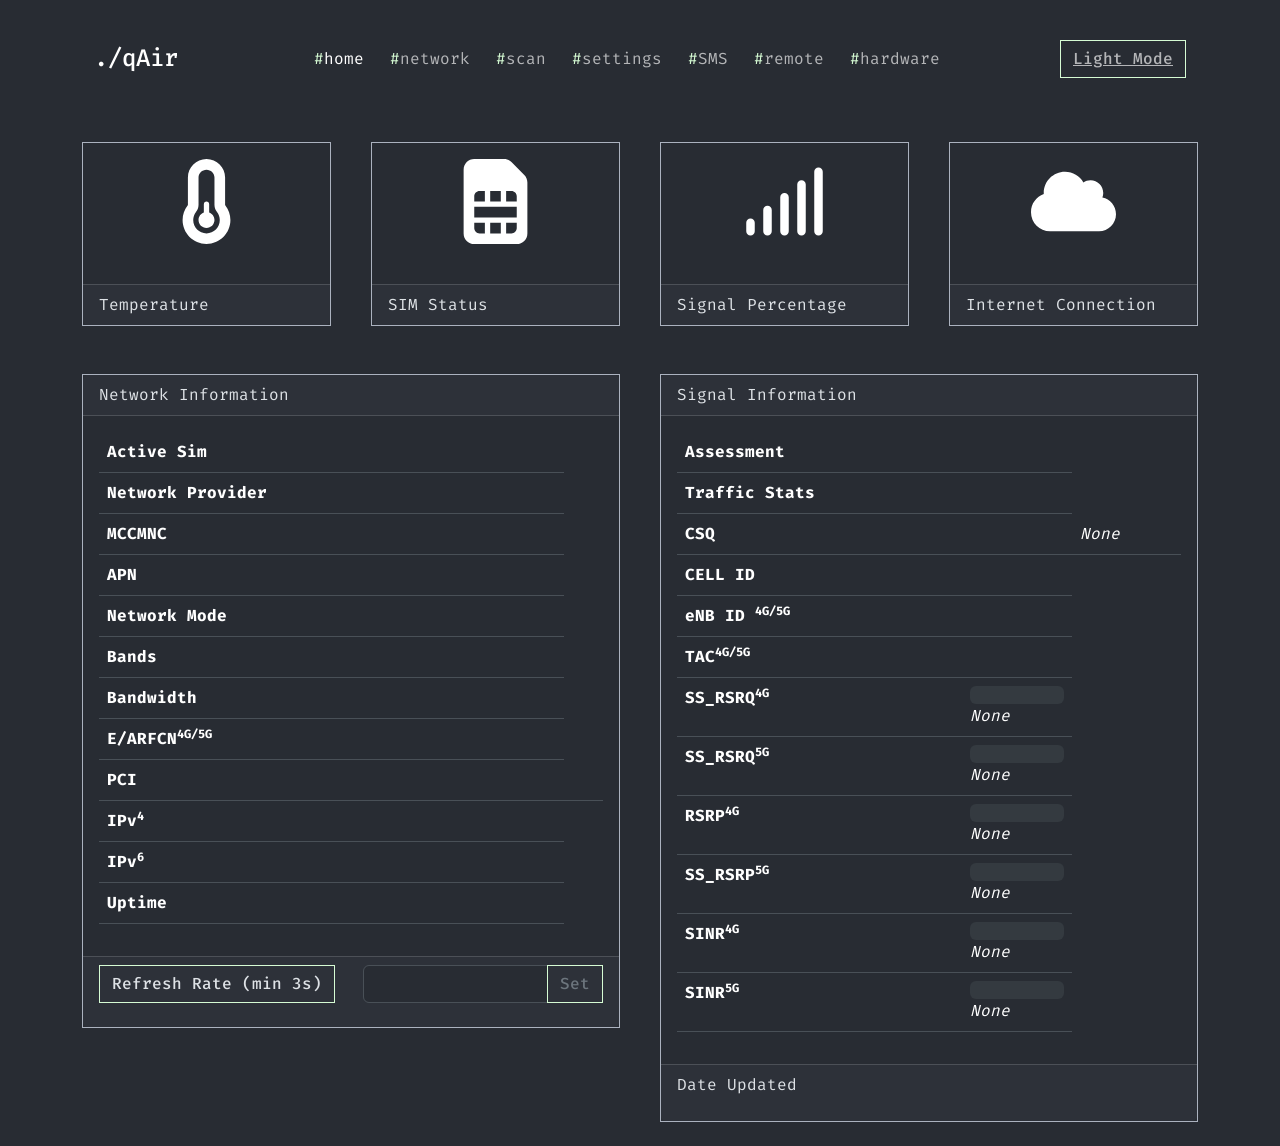
==== commit bfcbdb9e: "Rename to remote" ====
--- a/simpleadmin/www/index.html
+++ b/simpleadmin/www/index.html
@@ -44,7 +44,7 @@
               <ul class="navbar-nav me-auto mb-2 mb-lg-0">
                 <li class="nav-item">
                   <a class="nav-link active" aria-current="page" href="/"
-                    >#home</a
+                    >home</a
                   >
                 </li>
                 <li class="nav-item">
@@ -60,7 +60,7 @@
                   <a class="nav-link" href="/sms.html">SMS</a>
                 </li>
                 <li class="nav-item">
-                  <a class="nav-link" href="/console">console</a>
+                  <a class="nav-link" href="/remote.html">remote</a>
                 </li>
                 <li class="nav-item">
                   <a class="nav-link" href="/deviceinfo.html"
--- a/simpleadmin/www/css/styles.css
+++ b/simpleadmin/www/css/styles.css
@@ -0,0 +1,134 @@
+/* import poppins */
+@import url("https://fonts.googleapis.com/css2?family=Epilogue:ital,wght@0,100..900;1,100..900&family=Fira+Code:wght@300..700&display=swap");
+
+/* import fontawesome icons */
+@import url("https://cdnjs.cloudflare.com/ajax/libs/font-awesome/5.15.3/css/all.min.css");
+
+:root {
+  --primary: hsl(117.23deg 85.4% 90.95%);
+  --primary-op: hsl(287 60% 65% / 0.1);
+  --gray: hsl(219 14% 71%);
+  --gray-op: hsl(219 14% 71% / 0.1);
+  --background: hsl(218 12% 18%);
+  --white: hsl(0 0% 100%);
+}
+
+* {
+  font-family: "Fira Code", sans-serif;
+}
+
+.custom-checkbox .form-check-input {
+  margin-right: 1px;
+}
+
+.card {
+  border-radius: 0px !important;
+  border: 1px solid var(--gray) !important;
+  position: relative;
+}
+
+.navbar-nav {
+  margin-left: auto !important;
+  display: flex !important;
+  align-items: flex-start !important;
+  gap: 10px;
+}
+
+.nav-link::before {
+  content: "#";
+  color: var(--primary);
+  font-weight: normal;
+}
+
+.btn {
+  border: 1px solid var(--primary) !important;
+  border-radius: 0px !important;
+  font-weight: 500 !important;
+}
+
+.modal-overlay {
+  position: fixed;
+  top: 0;
+  left: 0;
+  width: 100%;
+  height: 100%;
+  background-color: rgba(0, 0, 0, 0.5);
+  z-index: 1000;
+  display: flex;
+  justify-content: center;
+  align-items: center;
+}
+
+.loading-modal {
+  background-color: #fff;
+  padding: 3rem;
+  border-radius: 10px;
+  text-align: center;
+}
+
+.loading-text {
+  font-size: 18px;
+  color: #333;
+}
+
+.loader {
+  width: 64px;
+  height: 64px;
+  border: 3px dotted #000;
+  border-style: solid solid dotted dotted;
+  border-radius: 50%;
+  display: inline-block;
+  position: relative;
+  box-sizing: border-box;
+  animation: rotation 2s linear infinite;
+  margin-bottom: 2rem;
+}
+
+.loader::after {
+  content: "";
+  box-sizing: border-box;
+  position: absolute;
+  left: 0;
+  right: 0;
+  top: 0;
+  bottom: 0;
+  margin: auto;
+  border: 3px dotted #0b5ed7;
+  border-style: solid solid dotted;
+  width: 24px;
+  height: 24px;
+  border-radius: 50%;
+  animation: rotationBack 1s linear infinite;
+  transform-origin: center center;
+}
+
+.hash {
+  color: hsl(117.23deg 85.4% 90.95%);
+}
+
+
+@keyframes rotation {
+  0% {
+    transform: rotate(0deg);
+  }
+  100% {
+    transform: rotate(360deg);
+  }
+}
+@keyframes rotationBack {
+  0% {
+    transform: rotate(0deg);
+  }
+  100% {
+    transform: rotate(-360deg);
+  }
+}
+
+.is-warning {
+  background-color: #ffb70f !important;
+  color: #000 !important;
+}
+
+.is-medium {
+  font-weight: 600;
+}
